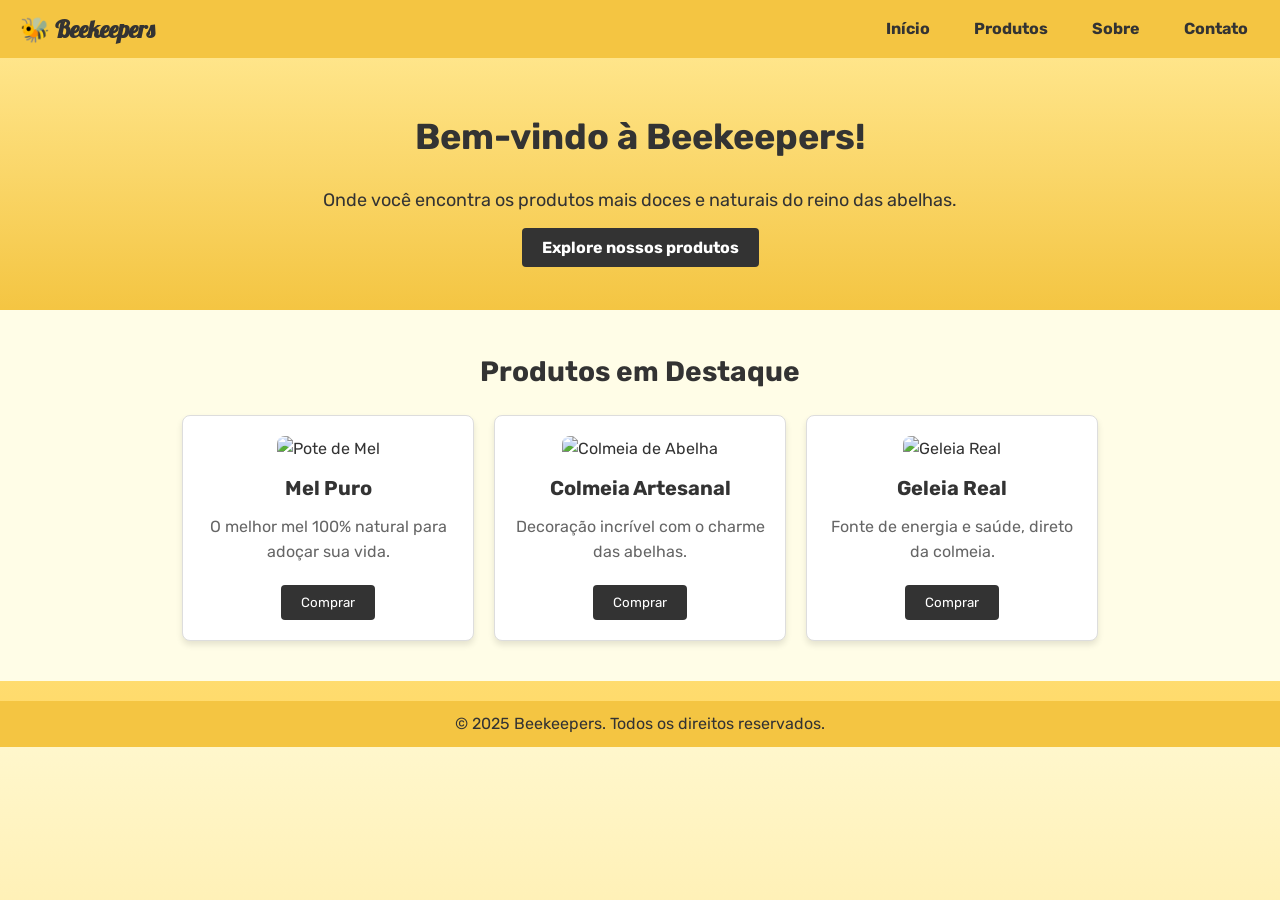
==== abelhao/index.html @ fe0f1764 "Add files via upload" ====
<!DOCTYPE html>
<html lang="en">
<head>
    <meta charset="UTF-8">
    <meta http-equiv="X-UA-Compatible" content="IE=edge">
    <meta name="viewport" content="width=device-width, initial-scale=1.0">
    <title>Beekeepers</title>
    <link rel="stylesheet" href="styles.css">
    <link rel="icon" type="image/x-icon" href="img/colmeia-de-abelhas.png">
    <link href="https://fonts.googleapis.com/css2?family=Lobster&family=Rubik:wght@300;400;500;600;700&display=swap" rel="stylesheet">
    <link rel="stylesheet" href="http://maxcdn.bootstrapcdn.com/font-awesome/4.3.0/css/font-awesome.min.css">
</head>
<body>

    
    <header>
        <div class="logo">🐝 Beekeepers</div>
        <nav>
            <ul class="menu">
                <li><a href="index.html">Início</a></li>
                <li><a href="menu.html">Produtos</a></li>
                <li><a href="sobre.html">Sobre</a></li>
                <li><a href="contato.html">Contato</a></li>
            </ul>
        </nav>
    </header>

    <main>
        <section class="hero">
            <h1>Bem-vindo à Beekeepers!</h1>
            <p>Onde você encontra os produtos mais doces e naturais do reino das abelhas.</p>
            <a href="menu.html" class="cta">Explore nossos produtos</a>
        </section>

        <section id="produtos" class="produtos">
            <h2>Produtos em Destaque</h2>
            <div class="produtos-container">
                <div class="produto">
                    <img src="img/brigadeiro (1).png" alt="Pote de Mel"/>
                    <h3>Mel Puro</h3>
                    <p>O melhor mel 100% natural para adoçar sua vida.</p>
                    <button>Comprar</button>
                </div>
                <div class="produto">
                    <img src="img/brigadeiro.png" alt="Colmeia de Abelha"/>
                    <h3>Colmeia Artesanal</h3>
                    <p>Decoração incrível com o charme das abelhas.</p>
                    <button>Comprar</button>
                </div>
                <div class="produto">
                    <img src="img/chocolate.png" alt="Geleia Real"/>
                    <h3>Geleia Real</h3>
                    <p>Fonte de energia e saúde, direto da colmeia.</p>
                    <button>Comprar</button>
                </div>
            </div>
        </section>

      
    <footer>
        <p>&copy; 2025 Beekeepers. Todos os direitos reservados.</p>
    </footer>

        <!--Libra-->
        
        <div vw class="enabled">
            <div vw-access-button class="active"></div>
            <div vw-plugin-wrapper>
              <div class="vw-plugin-top-wrapper"></div>
            </div>
          </div>
          <script src="https://vlibras.gov.br/app/vlibras-plugin.js"></script>
          <script>
            new window.VLibras.Widget('https://vlibras.gov.br/app');
          </script>

    <script src="scripts.js"></script>
</body>
</html>
---- abelhao/styles.css ----
* {
    margin: 0;
    padding: 0;
    font-family: 'Rubik', sans-serif;
}

body {
    line-height: 1.6;
    color: #333;
    background: linear-gradient(180deg, #fff7cc, #ffd966);
}

header {
    background-color: #f4c542;
    display: flex;
    justify-content: space-between;
    align-items: center;
    padding: 10px 20px;
    box-shadow: 0px 4px 6px rgba(0, 0, 0, 0.1);
}

header .logo {
    font-size: 24px;
    font-weight: bold;
    color: #333;
    font-size: 24px;
    font-family: 'Lobster', cursive;
    
}

header .menu {
    list-style: none;
    display: flex;
    gap: 20px;
}

header .menu li {
    display: inline;
}

header .menu a {
    text-decoration: none;
    color: #333;
    font-weight: bold;
    padding: 8px 12px;
    border-radius: 4px;
    transition: background-color 0.3s ease;
}

header .menu a:hover {
    background-color: #ffe58a;
}

.hero {
    text-align: center;
    padding: 50px 20px;
    background: linear-gradient(180deg, #ffe58a, #f4c542);
}

.hero h1 {
    font-size: 36px;
    color: #333;
}

.hero p {
    font-size: 18px;
    margin: 20px 0;
}

.hero .cta {
    background-color: #333;
    color: #fff;
    padding: 10px 20px;
    border-radius: 4px;
    text-decoration: none;
    font-weight: bold;
    transition: background-color 0.3s ease;
}

.hero .cta:hover {
    background-color: #ffe58a;
    color: #333;
}

.produtos {
    padding: 40px 20px;
    background-color: #fffde7;
}

.produtos h2 {
    text-align: center;
    font-size: 28px;
    margin-bottom: 20px;
    color: #333;
}

.produtos-container {
    display: flex;
    gap: 20px;
    justify-content: center;
    flex-wrap: wrap;
}

.produto {
    background-color: #fff;
    border: 1px solid #ddd;
    border-radius: 8px;
    box-shadow: 0 4px 6px rgba(0, 0, 0, 0.1);
    text-align: center;
    padding: 20px;
    width: 250px;
    transition: transform 0.3s ease;
}

.produto:hover {
    transform: scale(1.05);
}

.produto img {
    width: 100%;
    border-radius: 8px;
    margin-bottom: 10px;
}

.produto h3 {
    color: #333;
    font-size: 20px;
    margin-bottom: 10px;
}

.produto p {
    font-size: 16px;
    margin-bottom: 20px;
    color: #666;
}

.produto button {
    background-color: #333;
    color: #fff;
    padding: 10px 20px;
    border: none;
    border-radius: 4px;
    cursor: pointer;
    transition: background-color 0.3s ease;
}

.produto button:hover {
    background-color: #ffe58a;
    color: #333;
}

.sobre,
.contato {
    padding: 40px 20px;
    background-color: #fffde7;
    text-align: center;
}

footer {
    text-align: center;
    background-color: #f4c542;
    color: #333;
    padding: 10px 0;
    margin-top: 20px;
}

/* Modal contato */
.modal {
    display: none;
    position: fixed;
    z-index: 1000;
    left: 0;
    top: 0;
    width: 100%;
    height: 100%;
    background-color: rgba(0, 0, 0, 0.8);
    justify-content: center;
    align-items: center;
}

.modal-content {
    background: #fff;
    padding: 20px;
    border-radius: 10px;
    text-align: center;
    max-width: 400px;
    width: 80%;
}

.close-button {
    position: absolute;
    top: 15px;
    right: 20px;
    font-size: 24px;
    cursor: pointer;
}

.contato-info {
    margin-top: 20px;
}

.contato-icone {
    width: 30px;
    margin-right: 10px;
    vertical-align: middle;
}

.contato-info a, .contato-info p {
    display: flex;
    align-items: center;
    justify-content: center;
    font-size: 18px;
    margin: 10px 0;
    text-decoration: none;
    color: #444;
}

.contato-info a:hover {
    color: #007bff;
}
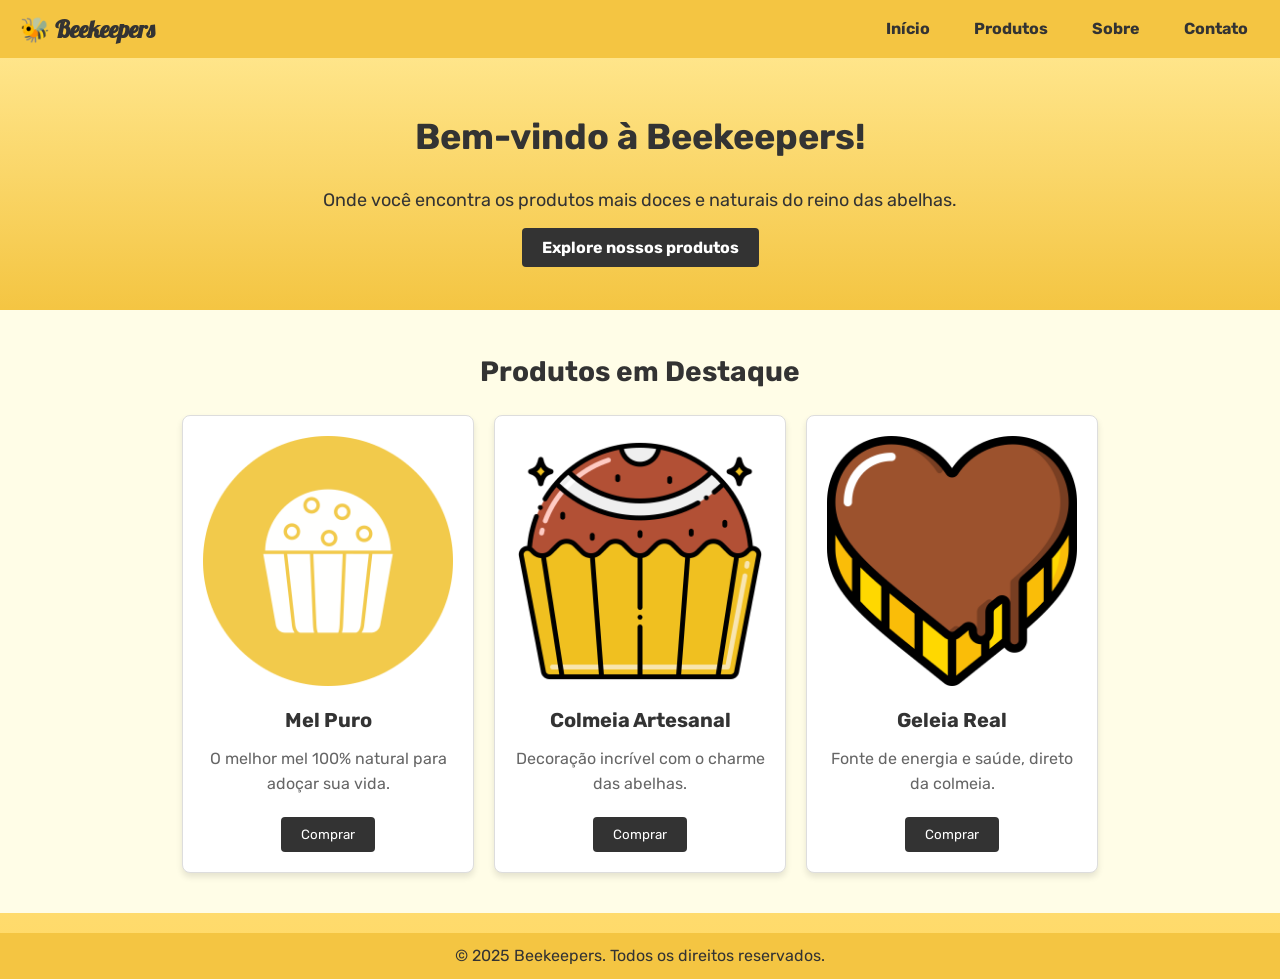
==== commit f760f270: "Update index.html" ====
--- a/abelhao/index.html
+++ b/abelhao/index.html
@@ -39,22 +39,62 @@
                     <img src="img/brigadeiro (1).png" alt="Pote de Mel"/>
                     <h3>Mel Puro</h3>
                     <p>O melhor mel 100% natural para adoçar sua vida.</p>
-                    <button>Comprar</button>
+                    <button data-produto="Mel Puro">Comprar</button>
                 </div>
                 <div class="produto">
                     <img src="img/brigadeiro.png" alt="Colmeia de Abelha"/>
                     <h3>Colmeia Artesanal</h3>
                     <p>Decoração incrível com o charme das abelhas.</p>
-                    <button>Comprar</button>
+                    <button data-produto="Colmeia Artesanal">Comprar</button>
                 </div>
                 <div class="produto">
                     <img src="img/chocolate.png" alt="Geleia Real"/>
                     <h3>Geleia Real</h3>
                     <p>Fonte de energia e saúde, direto da colmeia.</p>
-                    <button>Comprar</button>
-                </div>
+                    <button data-produto="Geleia Real">Comprar</button>
+                </div>                
             </div>
         </section>
+
+        <script>
+        // Função chamada quando o botão de compra é clicado
+function comprarProduto(produto) {
+    // Simulação de pedido
+    alert("Você adicionou " + produto + " ao carrinho!");
+
+    // Exibir opções de pagamento
+    let pagamento = prompt("Escolha a forma de pagamento:\n1. Cartão de Crédito\n2. Boleto Bancário");
+
+    // Simulação de processo de pagamento e redirecionamento para WhatsApp
+    if (pagamento === "1" || pagamento === "2") {
+        let mensagem = "Eu gostaria de comprar o produto: " + produto + ".\nForma de pagamento: ";
+
+        if (pagamento === "1") {
+            mensagem += "Cartão de Crédito";
+        } else if (pagamento === "2") {
+            mensagem += "Boleto Bancário";
+        }
+
+        // URL do WhatsApp com a mensagem pré-preenchida
+        let numeroWhatsApp = "5551999999999"; // Coloque o número de WhatsApp aqui
+        let mensagemUrl = encodeURIComponent(mensagem); // Codifica a mensagem para URL
+        let linkWhatsApp = `https://wa.me/${numeroWhatsApp}?text=${mensagemUrl}`;
+
+        // Redireciona para o WhatsApp
+        window.location.href = linkWhatsApp;
+    } else {
+        alert("Escolha inválida! Tente novamente.");
+    }
+}
+
+// Adiciona um evento de clique para cada botão
+document.querySelectorAll("button[data-produto]").forEach(button => {
+    button.addEventListener("click", function() {
+        let produto = this.getAttribute("data-produto");
+        comprarProduto(produto);
+    });
+});
+</script>
 
       
     <footer>
@@ -76,4 +116,4 @@
 
     <script src="scripts.js"></script>
 </body>
-</html> +</html> 
